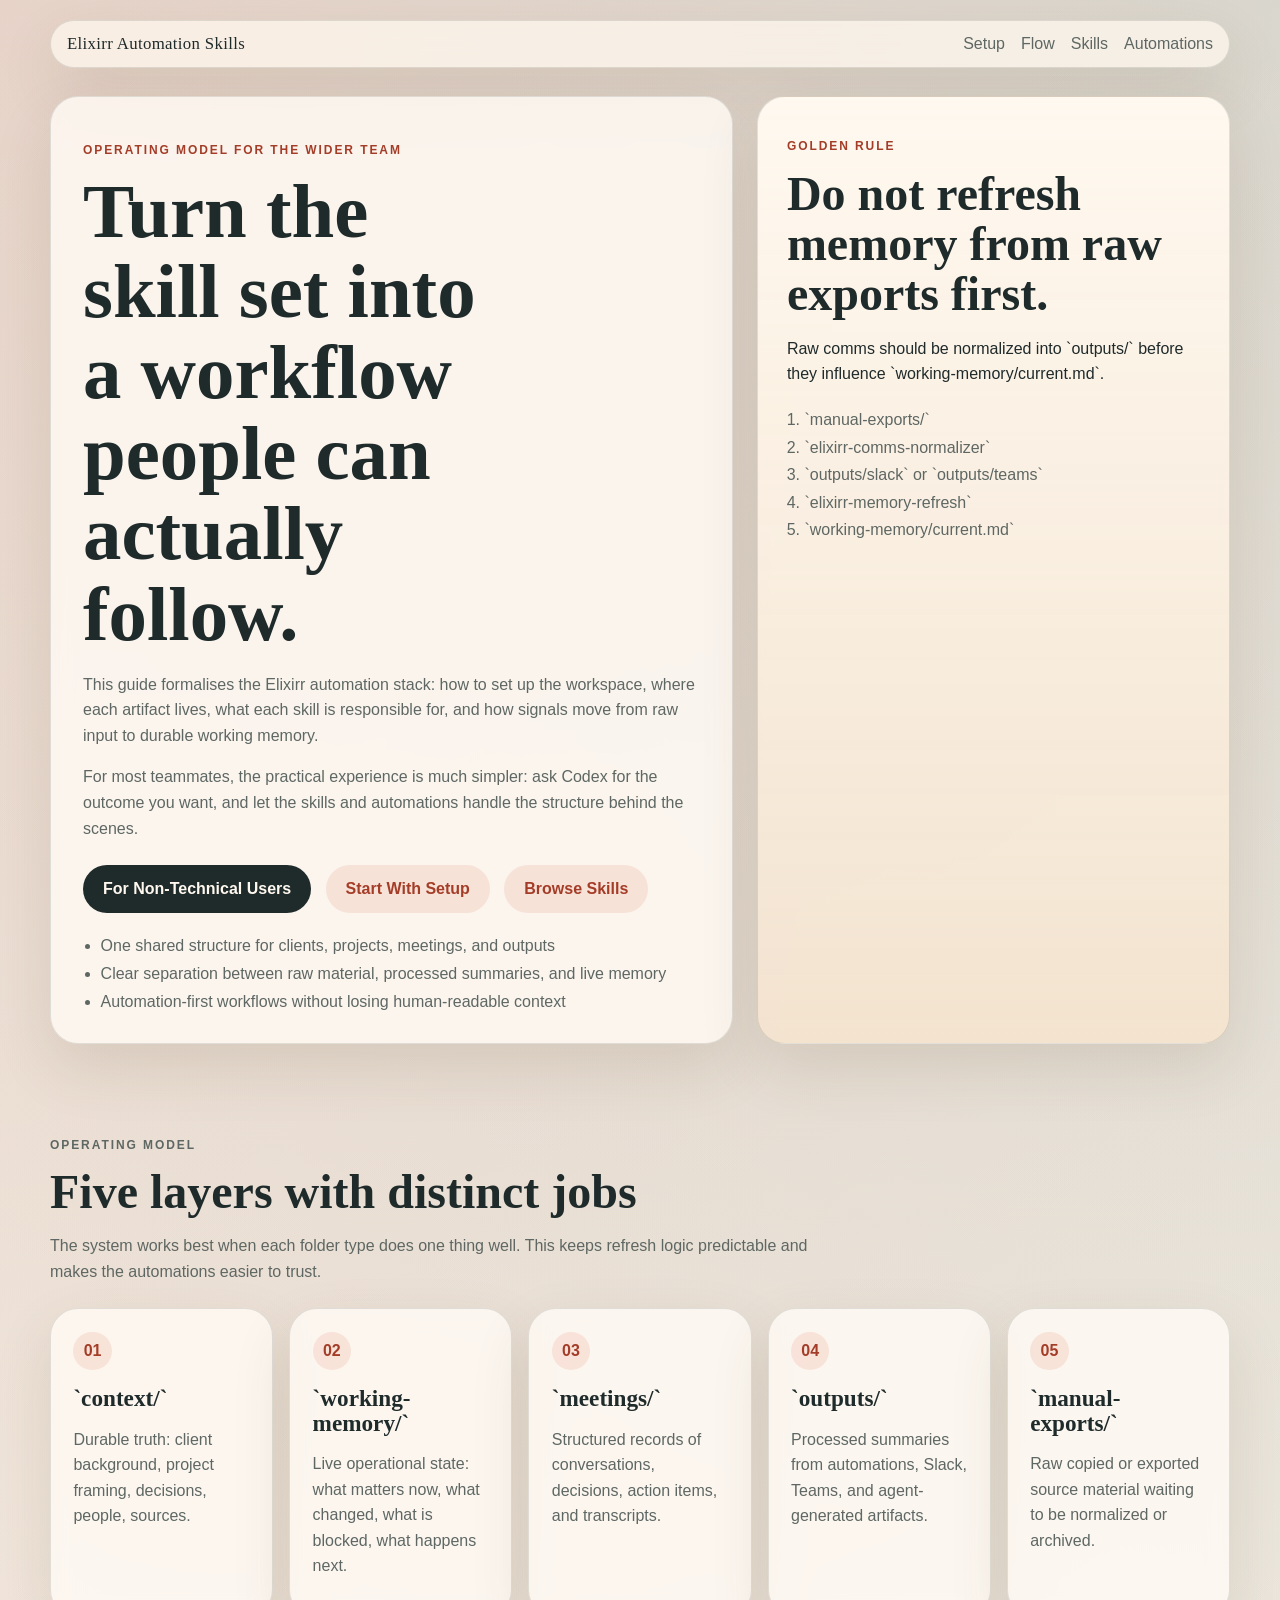
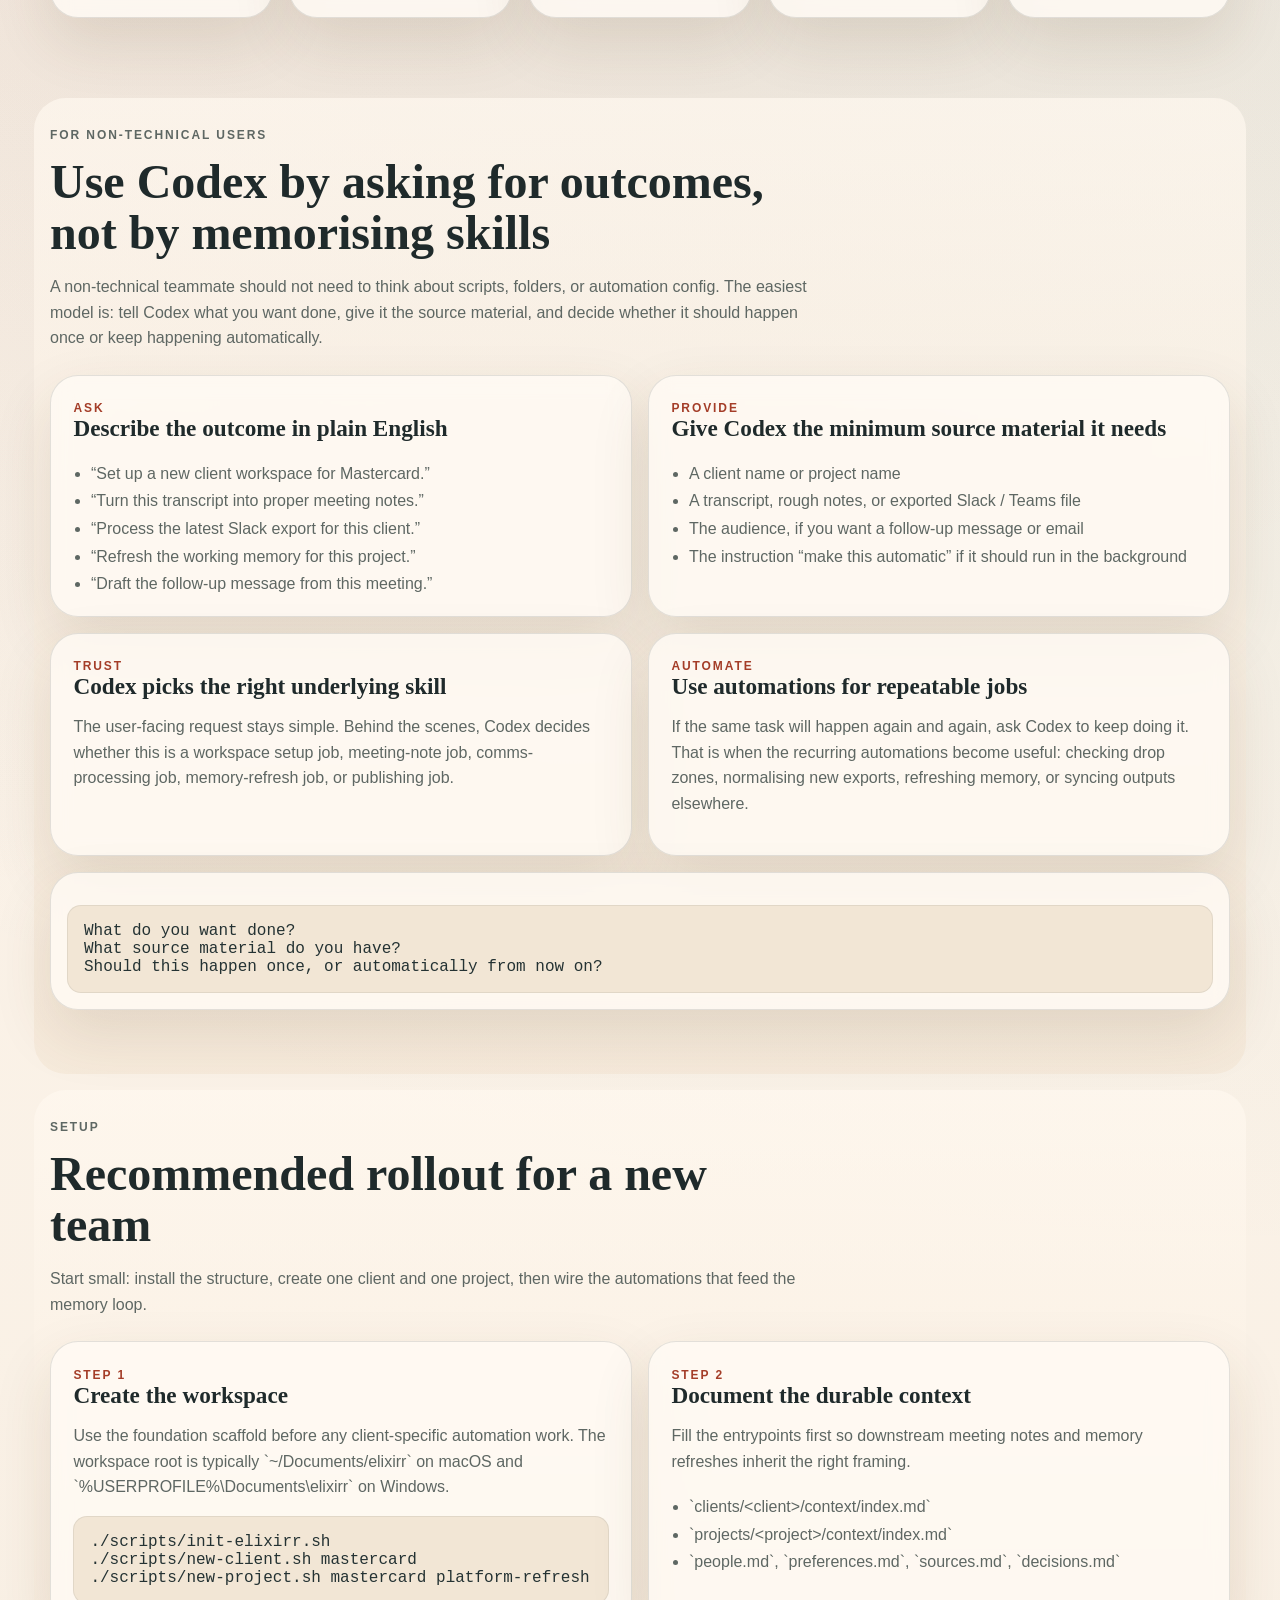
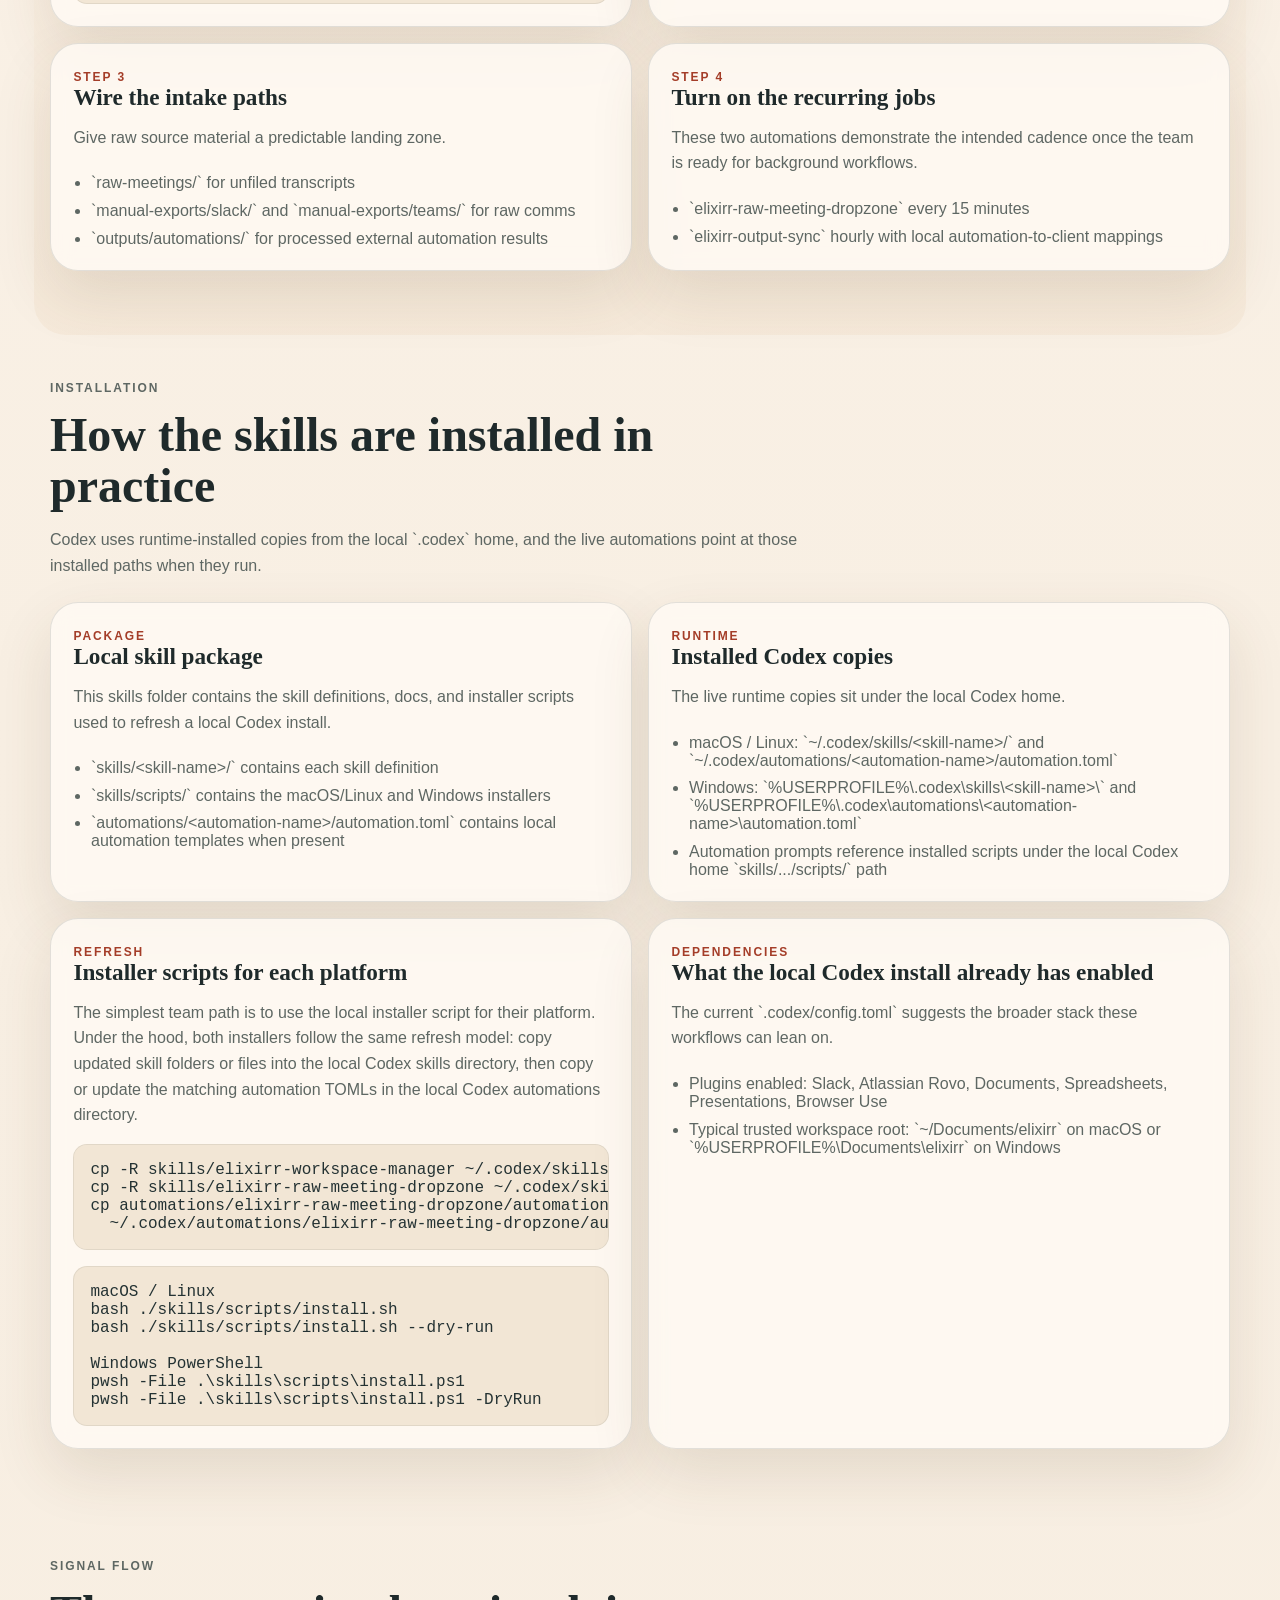
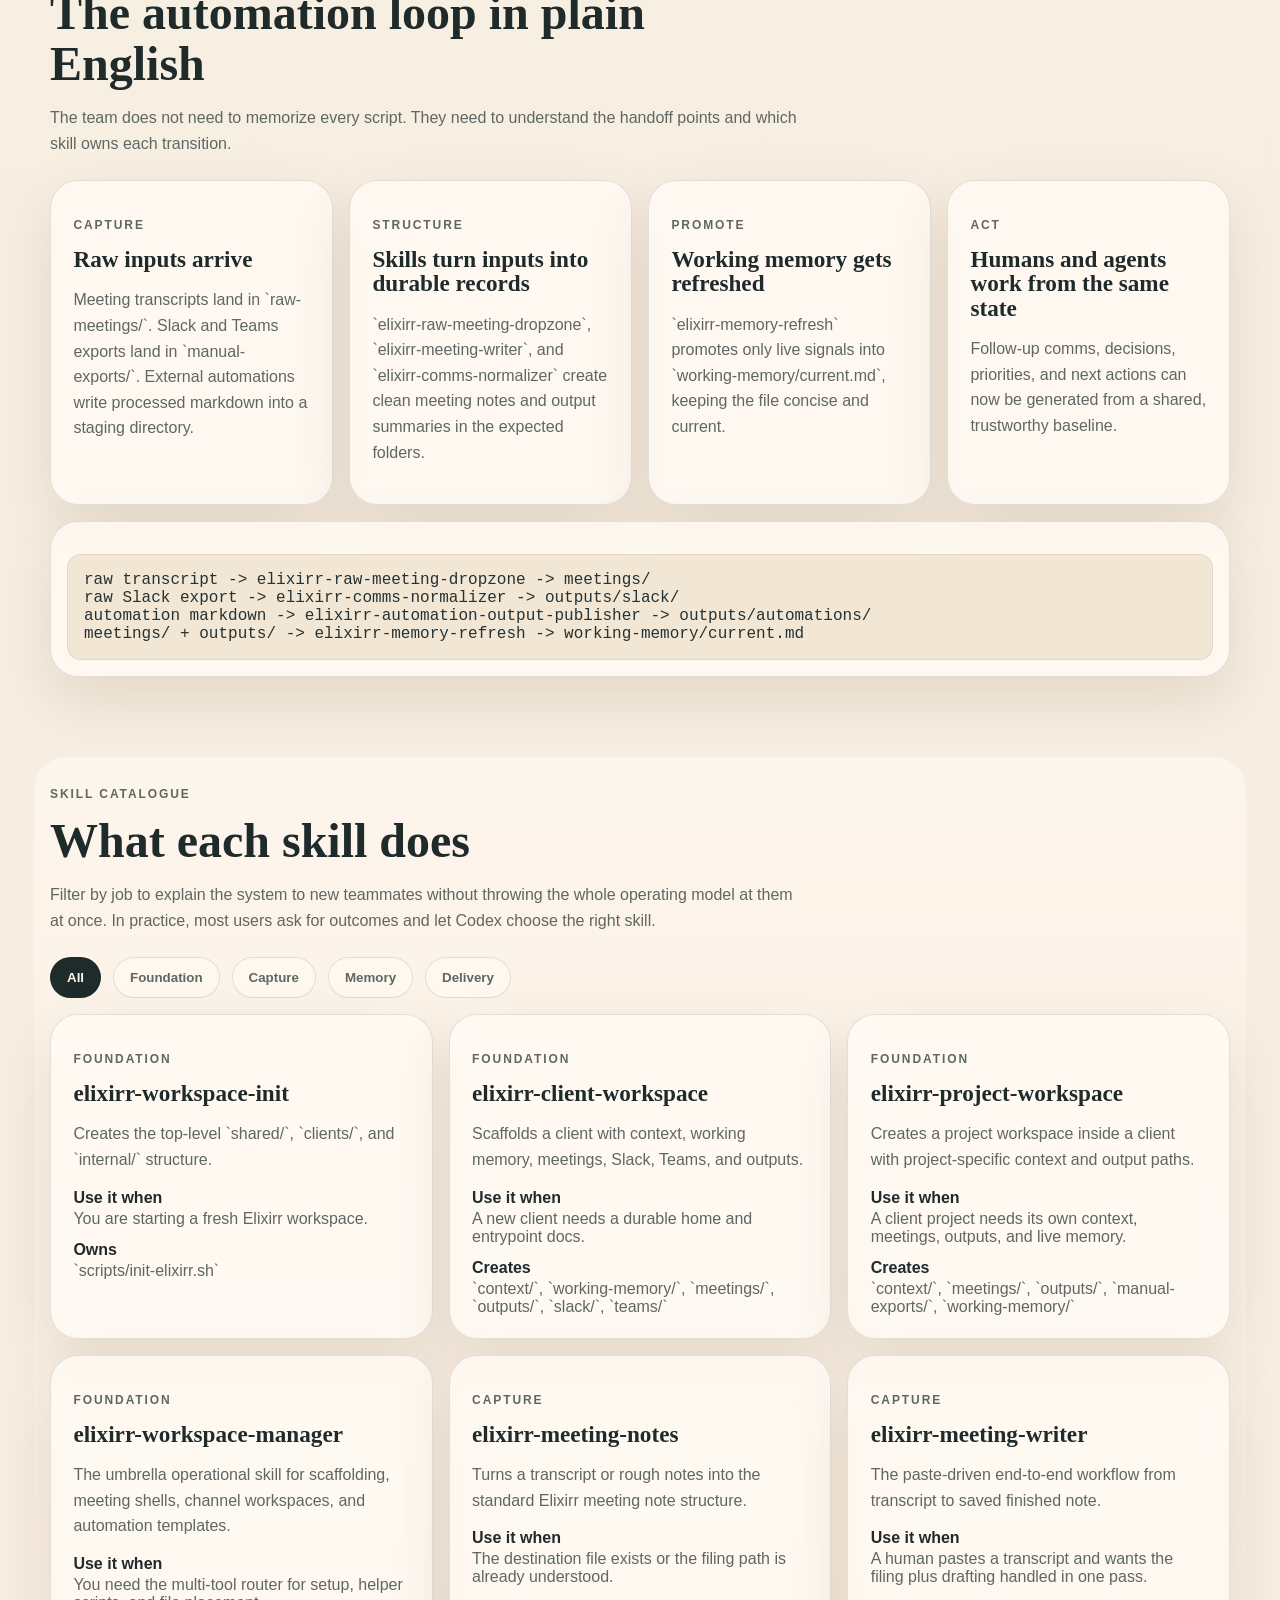
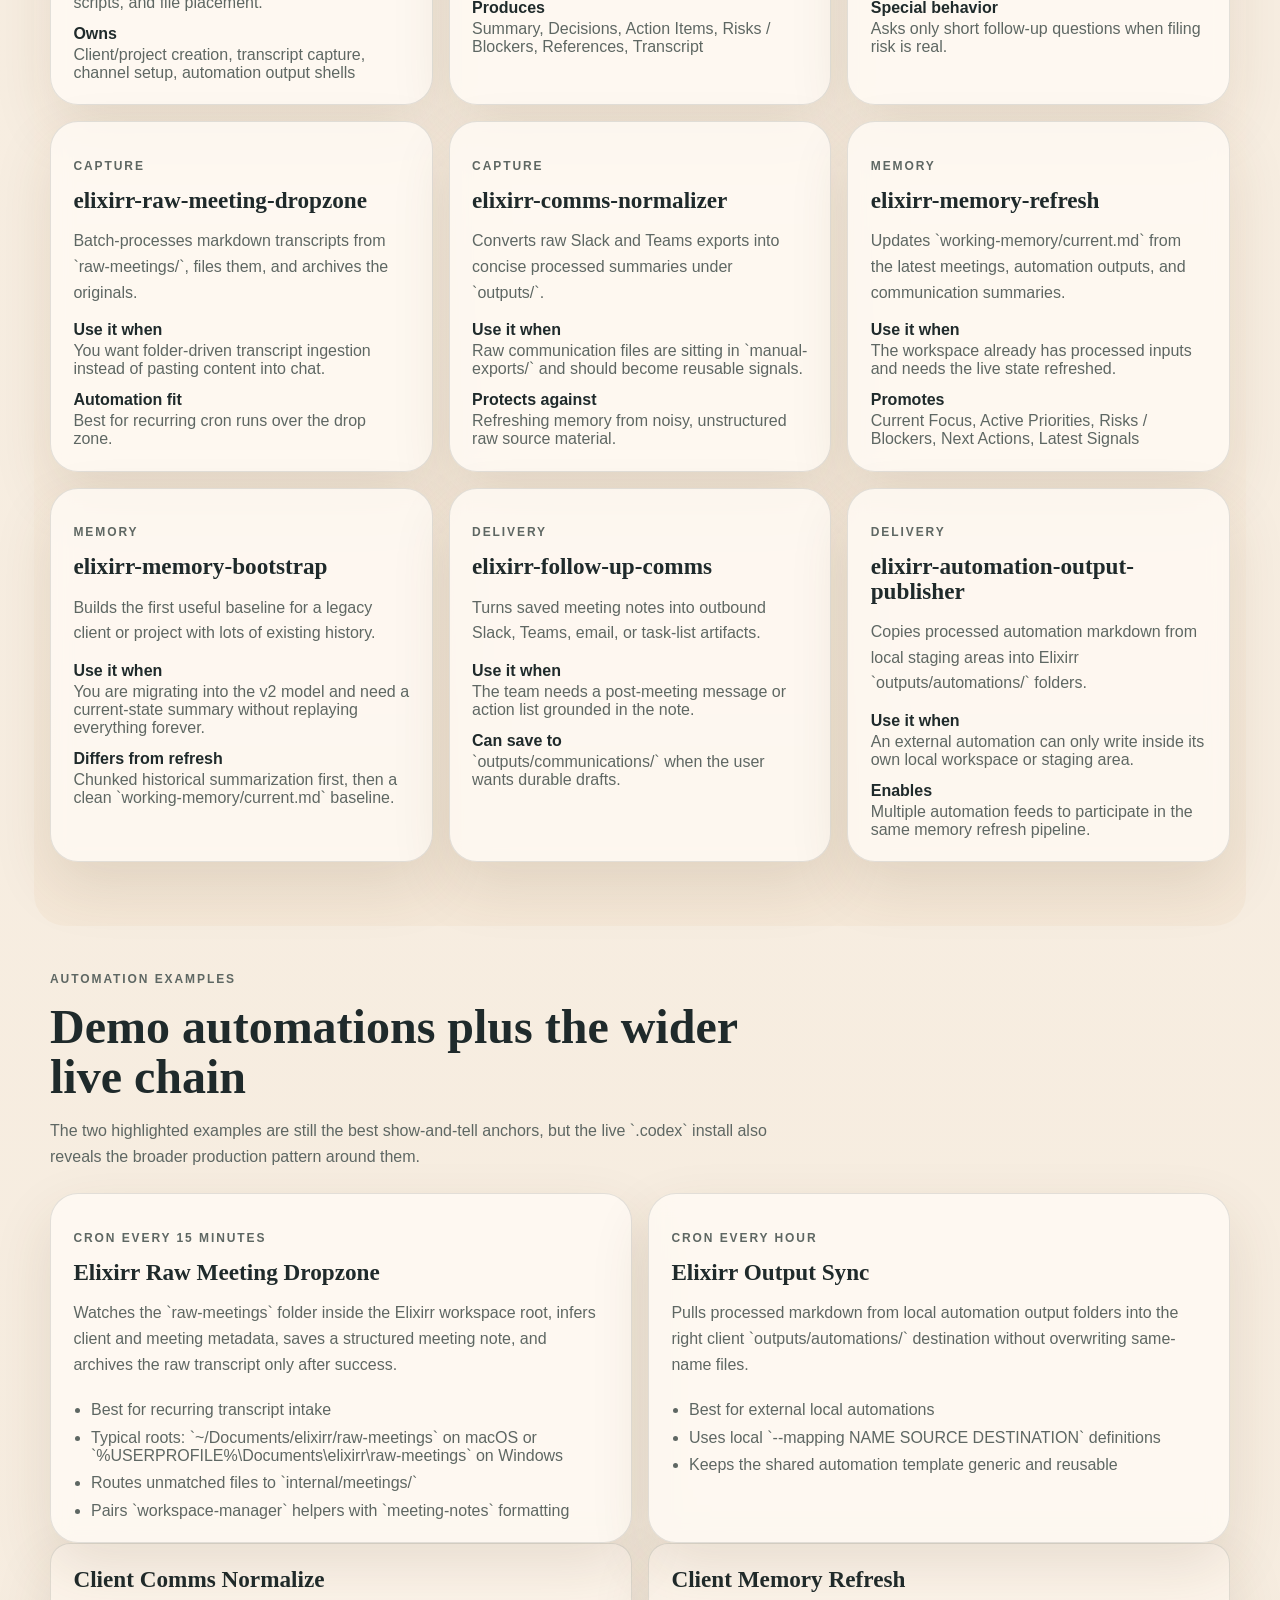
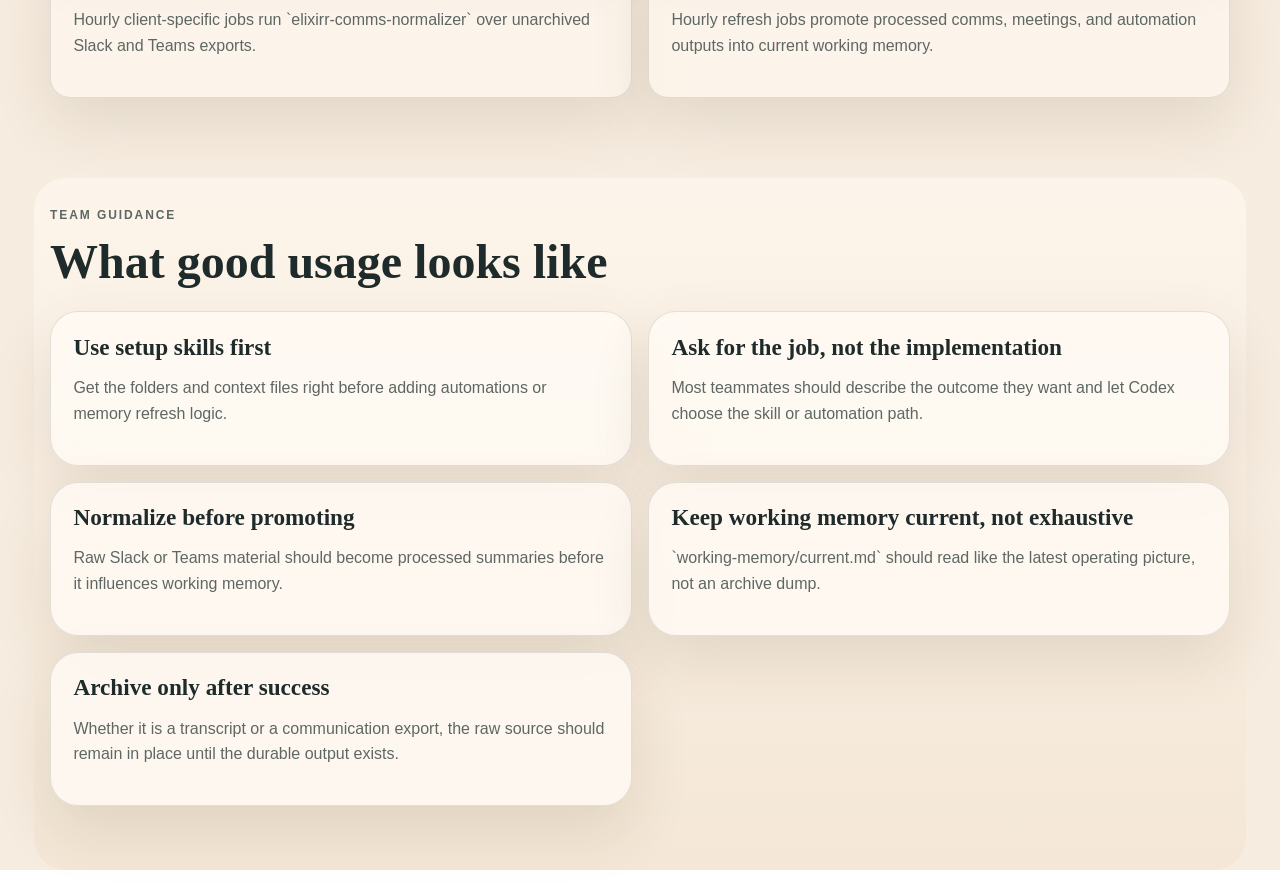
==== skills/docs/index.html @ 52826f09 "Repo restructuring and documentation" ====
<!DOCTYPE html>
<html lang="en">
  <head>
    <meta charset="UTF-8" />
    <meta name="viewport" content="width=device-width, initial-scale=1.0" />
    <title>Elixirr Automation Skills</title>
    <link rel="stylesheet" href="./styles.css" />
    <script src="./app.js" defer></script>
  </head>
  <body>
    <div class="page-shell">
      <header class="hero">
        <nav class="topbar">
          <a class="brand" href="#top">Elixirr Automation Skills</a>
          <div class="topbar-links">
            <a href="#setup">Setup</a>
            <a href="#flow">Flow</a>
            <a href="#skills">Skills</a>
            <a href="#automations">Automations</a>
          </div>
        </nav>

        <div class="hero-grid" id="top">
          <section class="hero-copy">
            <p class="eyebrow">Operating model for the wider team</p>
            <h1>Turn the skill set into a workflow people can actually follow.</h1>
            <p class="hero-text">
              This guide formalises the Elixirr automation stack: how to set up the
              workspace, where each artifact lives, what each skill is responsible
              for, and how signals move from raw input to durable working memory.
            </p>
            <p class="hero-text">
              For most teammates, the practical experience is much simpler: ask Codex
              for the outcome you want, and let the skills and automations handle the
              structure behind the scenes.
            </p>
            <div class="hero-actions">
              <a class="button button-primary" href="#non-technical">For Non-Technical Users</a>
              <a class="button button-secondary" href="#setup">Start With Setup</a>
              <a class="button button-secondary" href="#skills">Browse Skills</a>
            </div>
            <ul class="hero-points">
              <li>One shared structure for clients, projects, meetings, and outputs</li>
              <li>Clear separation between raw material, processed summaries, and live memory</li>
              <li>Automation-first workflows without losing human-readable context</li>
            </ul>
          </section>

          <aside class="hero-panel">
            <p class="panel-label">Golden Rule</p>
            <h2>Do not refresh memory from raw exports first.</h2>
            <p>
              Raw comms should be normalized into `outputs/` before they influence
              `working-memory/current.md`.
            </p>
            <ol class="hero-flow">
              <li>`manual-exports/`</li>
              <li>`elixirr-comms-normalizer`</li>
              <li>`outputs/slack` or `outputs/teams`</li>
              <li>`elixirr-memory-refresh`</li>
              <li>`working-memory/current.md`</li>
            </ol>
          </aside>
        </div>
      </header>

      <main>
        <section class="section" id="model">
          <div class="section-heading">
            <p class="eyebrow">Operating Model</p>
            <h2>Five layers with distinct jobs</h2>
            <p>
              The system works best when each folder type does one thing well. This
              keeps refresh logic predictable and makes the automations easier to trust.
            </p>
          </div>

          <div class="pillars">
            <article class="pillar">
              <span class="pillar-number">01</span>
              <h3>`context/`</h3>
              <p>Durable truth: client background, project framing, decisions, people, sources.</p>
            </article>
            <article class="pillar">
              <span class="pillar-number">02</span>
              <h3>`working-memory/`</h3>
              <p>Live operational state: what matters now, what changed, what is blocked, what happens next.</p>
            </article>
            <article class="pillar">
              <span class="pillar-number">03</span>
              <h3>`meetings/`</h3>
              <p>Structured records of conversations, decisions, action items, and transcripts.</p>
            </article>
            <article class="pillar">
              <span class="pillar-number">04</span>
              <h3>`outputs/`</h3>
              <p>Processed summaries from automations, Slack, Teams, and agent-generated artifacts.</p>
            </article>
            <article class="pillar">
              <span class="pillar-number">05</span>
              <h3>`manual-exports/`</h3>
              <p>Raw copied or exported source material waiting to be normalized or archived.</p>
            </article>
          </div>
        </section>

        <section class="section section-contrast" id="non-technical">
          <div class="section-heading">
            <p class="eyebrow">For Non-Technical Users</p>
            <h2>Use Codex by asking for outcomes, not by memorising skills</h2>
            <p>
              A non-technical teammate should not need to think about scripts, folders,
              or automation config. The easiest model is: tell Codex what you want done,
              give it the source material, and decide whether it should happen once or
              keep happening automatically.
            </p>
          </div>

          <div class="setup-grid">
            <article class="setup-card">
              <span class="setup-step">Ask</span>
              <h3>Describe the outcome in plain English</h3>
              <ul class="compact-list">
                <li>“Set up a new client workspace for Mastercard.”</li>
                <li>“Turn this transcript into proper meeting notes.”</li>
                <li>“Process the latest Slack export for this client.”</li>
                <li>“Refresh the working memory for this project.”</li>
                <li>“Draft the follow-up message from this meeting.”</li>
              </ul>
            </article>

            <article class="setup-card">
              <span class="setup-step">Provide</span>
              <h3>Give Codex the minimum source material it needs</h3>
              <ul class="compact-list">
                <li>A client name or project name</li>
                <li>A transcript, rough notes, or exported Slack / Teams file</li>
                <li>The audience, if you want a follow-up message or email</li>
                <li>The instruction “make this automatic” if it should run in the background</li>
              </ul>
            </article>

            <article class="setup-card">
              <span class="setup-step">Trust</span>
              <h3>Codex picks the right underlying skill</h3>
              <p>
                The user-facing request stays simple. Behind the scenes, Codex decides
                whether this is a workspace setup job, meeting-note job, comms-processing
                job, memory-refresh job, or publishing job.
              </p>
            </article>

            <article class="setup-card">
              <span class="setup-step">Automate</span>
              <h3>Use automations for repeatable jobs</h3>
              <p>
                If the same task will happen again and again, ask Codex to keep doing it.
                That is when the recurring automations become useful: checking drop zones,
                normalising new exports, refreshing memory, or syncing outputs elsewhere.
              </p>
            </article>
          </div>

          <div class="code-band">
            <pre><code>What do you want done?
What source material do you have?
Should this happen once, or automatically from now on?</code></pre>
          </div>
        </section>

        <section class="section section-contrast" id="setup">
          <div class="section-heading">
            <p class="eyebrow">Setup</p>
            <h2>Recommended rollout for a new team</h2>
            <p>
              Start small: install the structure, create one client and one project,
              then wire the automations that feed the memory loop.
            </p>
          </div>

          <div class="setup-grid">
            <article class="setup-card">
              <span class="setup-step">Step 1</span>
              <h3>Create the workspace</h3>
              <p>Use the foundation scaffold before any client-specific automation work. The workspace root is typically `~/Documents/elixirr` on macOS and `%USERPROFILE%\Documents\elixirr` on Windows.</p>
              <pre><code>./scripts/init-elixirr.sh
./scripts/new-client.sh mastercard
./scripts/new-project.sh mastercard platform-refresh</code></pre>
            </article>

            <article class="setup-card">
              <span class="setup-step">Step 2</span>
              <h3>Document the durable context</h3>
              <p>
                Fill the entrypoints first so downstream meeting notes and memory refreshes
                inherit the right framing.
              </p>
              <ul class="compact-list">
                <li>`clients/&lt;client&gt;/context/index.md`</li>
                <li>`projects/&lt;project&gt;/context/index.md`</li>
                <li>`people.md`, `preferences.md`, `sources.md`, `decisions.md`</li>
              </ul>
            </article>

            <article class="setup-card">
              <span class="setup-step">Step 3</span>
              <h3>Wire the intake paths</h3>
              <p>Give raw source material a predictable landing zone.</p>
              <ul class="compact-list">
                <li>`raw-meetings/` for unfiled transcripts</li>
                <li>`manual-exports/slack/` and `manual-exports/teams/` for raw comms</li>
                <li>`outputs/automations/` for processed external automation results</li>
              </ul>
            </article>

            <article class="setup-card">
              <span class="setup-step">Step 4</span>
              <h3>Turn on the recurring jobs</h3>
              <p>These two automations demonstrate the intended cadence once the team is ready for background workflows.</p>
              <ul class="compact-list">
                <li>`elixirr-raw-meeting-dropzone` every 15 minutes</li>
                <li>`elixirr-output-sync` hourly with local automation-to-client mappings</li>
              </ul>
            </article>
          </div>
        </section>

        <section class="section" id="installation">
          <div class="section-heading">
            <p class="eyebrow">Installation</p>
            <h2>How the skills are installed in practice</h2>
            <p>
              Codex uses runtime-installed copies from the local `.codex` home, and the
              live automations point at those installed paths when they run.
            </p>
          </div>

          <div class="setup-grid">
            <article class="setup-card">
              <span class="setup-step">Package</span>
              <h3>Local skill package</h3>
              <p>This skills folder contains the skill definitions, docs, and installer scripts used to refresh a local Codex install.</p>
              <ul class="compact-list">
                <li>`skills/&lt;skill-name&gt;/` contains each skill definition</li>
                <li>`skills/scripts/` contains the macOS/Linux and Windows installers</li>
                <li>`automations/&lt;automation-name&gt;/automation.toml` contains local automation templates when present</li>
              </ul>
            </article>

            <article class="setup-card">
              <span class="setup-step">Runtime</span>
              <h3>Installed Codex copies</h3>
              <p>The live runtime copies sit under the local Codex home.</p>
              <ul class="compact-list">
                <li>macOS / Linux: `~/.codex/skills/&lt;skill-name&gt;/` and `~/.codex/automations/&lt;automation-name&gt;/automation.toml`</li>
                <li>Windows: `%USERPROFILE%\.codex\skills\&lt;skill-name&gt;\` and `%USERPROFILE%\.codex\automations\&lt;automation-name&gt;\automation.toml`</li>
                <li>Automation prompts reference installed scripts under the local Codex home `skills/.../scripts/` path</li>
              </ul>
            </article>

            <article class="setup-card">
              <span class="setup-step">Refresh</span>
              <h3>Installer scripts for each platform</h3>
              <p>
                The simplest team path is to use the local installer script for their platform.
                Under the hood, both installers follow the same refresh model: copy updated
                skill folders or files into the local Codex skills directory, then copy or
                update the matching automation TOMLs in the local Codex automations directory.
              </p>
              <pre><code>cp -R skills/elixirr-workspace-manager ~/.codex/skills/
cp -R skills/elixirr-raw-meeting-dropzone ~/.codex/skills/
cp automations/elixirr-raw-meeting-dropzone/automation.toml \
  ~/.codex/automations/elixirr-raw-meeting-dropzone/automation.toml</code></pre>
              <pre><code>macOS / Linux
bash ./skills/scripts/install.sh
bash ./skills/scripts/install.sh --dry-run

Windows PowerShell
pwsh -File .\skills\scripts\install.ps1
pwsh -File .\skills\scripts\install.ps1 -DryRun</code></pre>
            </article>

            <article class="setup-card">
              <span class="setup-step">Dependencies</span>
              <h3>What the local Codex install already has enabled</h3>
              <p>The current `.codex/config.toml` suggests the broader stack these workflows can lean on.</p>
              <ul class="compact-list">
                <li>Plugins enabled: Slack, Atlassian Rovo, Documents, Spreadsheets, Presentations, Browser Use</li>
                <li>Typical trusted workspace root: `~/Documents/elixirr` on macOS or `%USERPROFILE%\Documents\elixirr` on Windows</li>
              </ul>
            </article>
          </div>
        </section>

        <section class="section" id="flow">
          <div class="section-heading">
            <p class="eyebrow">Signal Flow</p>
            <h2>The automation loop in plain English</h2>
            <p>
              The team does not need to memorize every script. They need to understand
              the handoff points and which skill owns each transition.
            </p>
          </div>

          <div class="flow-diagram">
            <article class="flow-card">
              <p class="flow-kicker">Capture</p>
              <h3>Raw inputs arrive</h3>
              <p>
                Meeting transcripts land in `raw-meetings/`. Slack and Teams exports
                land in `manual-exports/`. External automations write processed
                markdown into a staging directory.
              </p>
            </article>
            <article class="flow-card">
              <p class="flow-kicker">Structure</p>
              <h3>Skills turn inputs into durable records</h3>
              <p>
                `elixirr-raw-meeting-dropzone`, `elixirr-meeting-writer`, and
                `elixirr-comms-normalizer` create clean meeting notes and output
                summaries in the expected folders.
              </p>
            </article>
            <article class="flow-card">
              <p class="flow-kicker">Promote</p>
              <h3>Working memory gets refreshed</h3>
              <p>
                `elixirr-memory-refresh` promotes only live signals into
                `working-memory/current.md`, keeping the file concise and current.
              </p>
            </article>
            <article class="flow-card">
              <p class="flow-kicker">Act</p>
              <h3>Humans and agents work from the same state</h3>
              <p>
                Follow-up comms, decisions, priorities, and next actions can now be
                generated from a shared, trustworthy baseline.
              </p>
            </article>
          </div>

          <div class="code-band">
            <pre><code>raw transcript -> elixirr-raw-meeting-dropzone -> meetings/
raw Slack export -> elixirr-comms-normalizer -> outputs/slack/
automation markdown -> elixirr-automation-output-publisher -> outputs/automations/
meetings/ + outputs/ -> elixirr-memory-refresh -> working-memory/current.md</code></pre>
          </div>
        </section>

        <section class="section section-contrast" id="skills">
          <div class="section-heading">
            <p class="eyebrow">Skill Catalogue</p>
            <h2>What each skill does</h2>
            <p>
              Filter by job to explain the system to new teammates without throwing the
              whole operating model at them at once. In practice, most users ask for outcomes and
              let Codex choose the right skill.
            </p>
          </div>

          <div class="filters" role="tablist" aria-label="Skill categories">
            <button class="filter is-active" data-filter="all" type="button">All</button>
            <button class="filter" data-filter="foundation" type="button">Foundation</button>
            <button class="filter" data-filter="capture" type="button">Capture</button>
            <button class="filter" data-filter="memory" type="button">Memory</button>
            <button class="filter" data-filter="delivery" type="button">Delivery</button>
          </div>

          <div class="skills-grid">
            <article class="skill-card" data-group="foundation">
              <p class="skill-tag">Foundation</p>
              <h3>elixirr-workspace-init</h3>
              <p>Creates the top-level `shared/`, `clients/`, and `internal/` structure.</p>
              <dl>
                <dt>Use it when</dt>
                <dd>You are starting a fresh Elixirr workspace.</dd>
                <dt>Owns</dt>
                <dd>`scripts/init-elixirr.sh`</dd>
              </dl>
            </article>

            <article class="skill-card" data-group="foundation">
              <p class="skill-tag">Foundation</p>
              <h3>elixirr-client-workspace</h3>
              <p>Scaffolds a client with context, working memory, meetings, Slack, Teams, and outputs.</p>
              <dl>
                <dt>Use it when</dt>
                <dd>A new client needs a durable home and entrypoint docs.</dd>
                <dt>Creates</dt>
                <dd>`context/`, `working-memory/`, `meetings/`, `outputs/`, `slack/`, `teams/`</dd>
              </dl>
            </article>

            <article class="skill-card" data-group="foundation">
              <p class="skill-tag">Foundation</p>
              <h3>elixirr-project-workspace</h3>
              <p>Creates a project workspace inside a client with project-specific context and output paths.</p>
              <dl>
                <dt>Use it when</dt>
                <dd>A client project needs its own context, meetings, outputs, and live memory.</dd>
                <dt>Creates</dt>
                <dd>`context/`, `meetings/`, `outputs/`, `manual-exports/`, `working-memory/`</dd>
              </dl>
            </article>

            <article class="skill-card" data-group="foundation">
              <p class="skill-tag">Foundation</p>
              <h3>elixirr-workspace-manager</h3>
              <p>The umbrella operational skill for scaffolding, meeting shells, channel workspaces, and automation templates.</p>
              <dl>
                <dt>Use it when</dt>
                <dd>You need the multi-tool router for setup, helper scripts, and file placement.</dd>
                <dt>Owns</dt>
                <dd>Client/project creation, transcript capture, channel setup, automation output shells</dd>
              </dl>
            </article>

            <article class="skill-card" data-group="capture">
              <p class="skill-tag">Capture</p>
              <h3>elixirr-meeting-notes</h3>
              <p>Turns a transcript or rough notes into the standard Elixirr meeting note structure.</p>
              <dl>
                <dt>Use it when</dt>
                <dd>The destination file exists or the filing path is already understood.</dd>
                <dt>Produces</dt>
                <dd>Summary, Decisions, Action Items, Risks / Blockers, References, Transcript</dd>
              </dl>
            </article>

            <article class="skill-card" data-group="capture">
              <p class="skill-tag">Capture</p>
              <h3>elixirr-meeting-writer</h3>
              <p>The paste-driven end-to-end workflow from transcript to saved finished note.</p>
              <dl>
                <dt>Use it when</dt>
                <dd>A human pastes a transcript and wants the filing plus drafting handled in one pass.</dd>
                <dt>Special behavior</dt>
                <dd>Asks only short follow-up questions when filing risk is real.</dd>
              </dl>
            </article>

            <article class="skill-card" data-group="capture">
              <p class="skill-tag">Capture</p>
              <h3>elixirr-raw-meeting-dropzone</h3>
              <p>Batch-processes markdown transcripts from `raw-meetings/`, files them, and archives the originals.</p>
              <dl>
                <dt>Use it when</dt>
                <dd>You want folder-driven transcript ingestion instead of pasting content into chat.</dd>
                <dt>Automation fit</dt>
                <dd>Best for recurring cron runs over the drop zone.</dd>
              </dl>
            </article>

            <article class="skill-card" data-group="capture">
              <p class="skill-tag">Capture</p>
              <h3>elixirr-comms-normalizer</h3>
              <p>Converts raw Slack and Teams exports into concise processed summaries under `outputs/`.</p>
              <dl>
                <dt>Use it when</dt>
                <dd>Raw communication files are sitting in `manual-exports/` and should become reusable signals.</dd>
                <dt>Protects against</dt>
                <dd>Refreshing memory from noisy, unstructured raw source material.</dd>
              </dl>
            </article>

            <article class="skill-card" data-group="memory">
              <p class="skill-tag">Memory</p>
              <h3>elixirr-memory-refresh</h3>
              <p>Updates `working-memory/current.md` from the latest meetings, automation outputs, and communication summaries.</p>
              <dl>
                <dt>Use it when</dt>
                <dd>The workspace already has processed inputs and needs the live state refreshed.</dd>
                <dt>Promotes</dt>
                <dd>Current Focus, Active Priorities, Risks / Blockers, Next Actions, Latest Signals</dd>
              </dl>
            </article>

            <article class="skill-card" data-group="memory">
              <p class="skill-tag">Memory</p>
              <h3>elixirr-memory-bootstrap</h3>
              <p>Builds the first useful baseline for a legacy client or project with lots of existing history.</p>
              <dl>
                <dt>Use it when</dt>
                <dd>You are migrating into the v2 model and need a current-state summary without replaying everything forever.</dd>
                <dt>Differs from refresh</dt>
                <dd>Chunked historical summarization first, then a clean `working-memory/current.md` baseline.</dd>
              </dl>
            </article>

            <article class="skill-card" data-group="delivery">
              <p class="skill-tag">Delivery</p>
              <h3>elixirr-follow-up-comms</h3>
              <p>Turns saved meeting notes into outbound Slack, Teams, email, or task-list artifacts.</p>
              <dl>
                <dt>Use it when</dt>
                <dd>The team needs a post-meeting message or action list grounded in the note.</dd>
                <dt>Can save to</dt>
                <dd>`outputs/communications/` when the user wants durable drafts.</dd>
              </dl>
            </article>

            <article class="skill-card" data-group="delivery">
              <p class="skill-tag">Delivery</p>
              <h3>elixirr-automation-output-publisher</h3>
              <p>Copies processed automation markdown from local staging areas into Elixirr `outputs/automations/` folders.</p>
              <dl>
                <dt>Use it when</dt>
                <dd>An external automation can only write inside its own local workspace or staging area.</dd>
                <dt>Enables</dt>
                <dd>Multiple automation feeds to participate in the same memory refresh pipeline.</dd>
              </dl>
            </article>
          </div>
        </section>

        <section class="section" id="automations">
          <div class="section-heading">
            <p class="eyebrow">Automation Examples</p>
            <h2>Demo automations plus the wider live chain</h2>
            <p>
              The two highlighted examples are still the best show-and-tell anchors, but the
              live `.codex` install also reveals the broader production pattern around them.
            </p>
          </div>

          <div class="automation-grid">
            <article class="automation-card">
              <p class="automation-type">Cron every 15 minutes</p>
              <h3>Elixirr Raw Meeting Dropzone</h3>
              <p>
                Watches the `raw-meetings` folder inside the Elixirr workspace root, infers
                client and meeting metadata, saves a structured meeting note, and archives the
                raw transcript only after success.
              </p>
              <ul class="compact-list">
                <li>Best for recurring transcript intake</li>
                <li>Typical roots: `~/Documents/elixirr/raw-meetings` on macOS or `%USERPROFILE%\Documents\elixirr\raw-meetings` on Windows</li>
                <li>Routes unmatched files to `internal/meetings/`</li>
                <li>Pairs `workspace-manager` helpers with `meeting-notes` formatting</li>
              </ul>
            </article>

            <article class="automation-card">
              <p class="automation-type">Cron every hour</p>
              <h3>Elixirr Output Sync</h3>
              <p>
                Pulls processed markdown from local automation output folders into the right
                client `outputs/automations/` destination without overwriting same-name files.
              </p>
              <ul class="compact-list">
                <li>Best for external local automations</li>
                <li>Uses local `--mapping NAME SOURCE DESTINATION` definitions</li>
                <li>Keeps the shared automation template generic and reusable</li>
              </ul>
            </article>
          </div>

          <div class="automation-strip">
            <article class="mini-automation">
              <h3>Client Comms Normalize</h3>
              <p>Hourly client-specific jobs run `elixirr-comms-normalizer` over unarchived Slack and Teams exports.</p>
            </article>
            <article class="mini-automation">
              <h3>Client Memory Refresh</h3>
              <p>Hourly refresh jobs promote processed comms, meetings, and automation outputs into current working memory.</p>
            </article>
          </div>
        </section>

        <section class="section section-contrast" id="principles">
          <div class="section-heading">
            <p class="eyebrow">Team Guidance</p>
            <h2>What good usage looks like</h2>
          </div>

          <div class="principles-grid">
            <article class="principle">
              <h3>Use setup skills first</h3>
              <p>Get the folders and context files right before adding automations or memory refresh logic.</p>
            </article>
            <article class="principle">
              <h3>Ask for the job, not the implementation</h3>
              <p>Most teammates should describe the outcome they want and let Codex choose the skill or automation path.</p>
            </article>
            <article class="principle">
              <h3>Normalize before promoting</h3>
              <p>Raw Slack or Teams material should become processed summaries before it influences working memory.</p>
            </article>
            <article class="principle">
              <h3>Keep working memory current, not exhaustive</h3>
              <p>`working-memory/current.md` should read like the latest operating picture, not an archive dump.</p>
            </article>
            <article class="principle">
              <h3>Archive only after success</h3>
              <p>Whether it is a transcript or a communication export, the raw source should remain in place until the durable output exists.</p>
            </article>
          </div>
        </section>
      </main>
    </div>
  </body>
</html>
---- skills/docs/styles.css ----
:root {
  --bg: #f8efe3;
  --bg-strong: #f1e0cb;
  --surface: rgba(255, 251, 245, 0.82);
  --surface-strong: #fff8ef;
  --ink: #1f2a2b;
  --muted: #5e6763;
  --line: rgba(31, 42, 43, 0.12);
  --accent: #d85c3f;
  --accent-deep: #a43d28;
  --accent-soft: rgba(216, 92, 63, 0.12);
  --teal: #2f7c78;
  --gold: #c49a42;
  --shadow: 0 24px 60px rgba(81, 54, 26, 0.12);
  --radius-xl: 28px;
  --radius-lg: 20px;
  --radius-md: 14px;
}

* {
  box-sizing: border-box;
}

html {
  scroll-behavior: smooth;
}

body {
  margin: 0;
  font-family: "Avenir Next", "Segoe UI", sans-serif;
  color: var(--ink);
  background:
    radial-gradient(circle at top left, rgba(216, 92, 63, 0.16), transparent 28%),
    radial-gradient(circle at top right, rgba(47, 124, 120, 0.18), transparent 32%),
    linear-gradient(180deg, #fff7ef 0%, var(--bg) 44%, #f6ecdf 100%);
}

a {
  color: inherit;
}

code,
pre {
  font-family: "SFMono-Regular", "Menlo", "Monaco", monospace;
}

.page-shell {
  min-height: 100vh;
}

.hero,
.section {
  width: min(1180px, calc(100% - 2rem));
  margin: 0 auto;
}

.hero {
  padding: 1.25rem 0 3rem;
}

.topbar {
  display: flex;
  align-items: center;
  justify-content: space-between;
  gap: 1rem;
  padding: 0.8rem 1rem;
  border: 1px solid var(--line);
  border-radius: 999px;
  background: rgba(255, 248, 239, 0.72);
  backdrop-filter: blur(16px);
  box-shadow: var(--shadow);
}

.brand {
  text-decoration: none;
  font-family: "Iowan Old Style", "Palatino Linotype", serif;
  font-size: 1.05rem;
  letter-spacing: 0.02em;
}

.topbar-links {
  display: flex;
  flex-wrap: wrap;
  gap: 1rem;
}

.topbar-links a {
  text-decoration: none;
  color: var(--muted);
}

.hero-grid {
  display: grid;
  grid-template-columns: minmax(0, 1.3fr) minmax(280px, 0.9fr);
  gap: 1.5rem;
  margin-top: 1.75rem;
}

.hero-copy,
.hero-panel,
.setup-card,
.pillar,
.flow-card,
.skill-card,
.automation-card,
.principle,
.code-band {
  border: 1px solid var(--line);
  border-radius: var(--radius-xl);
  background: var(--surface);
  backdrop-filter: blur(10px);
  box-shadow: var(--shadow);
}

.hero-copy {
  padding: 2rem;
}

.hero-panel {
  padding: 1.8rem;
  background:
    linear-gradient(180deg, rgba(255, 248, 239, 0.94), rgba(241, 224, 203, 0.86)),
    var(--surface);
}

.eyebrow,
.panel-label,
.flow-kicker,
.skill-tag,
.automation-type,
.setup-step {
  text-transform: uppercase;
  letter-spacing: 0.16em;
  font-size: 0.75rem;
  font-weight: 700;
  color: var(--accent-deep);
}

h1,
h2,
h3 {
  margin: 0;
  font-family: "Iowan Old Style", "Palatino Linotype", serif;
  line-height: 1.05;
}

h1 {
  margin-top: 0.75rem;
  font-size: clamp(2.8rem, 6vw, 5.2rem);
  max-width: 11ch;
}

h2 {
  font-size: clamp(2rem, 4vw, 3rem);
}

h3 {
  font-size: 1.45rem;
}

p {
  line-height: 1.6;
}

.hero-text,
.section-heading p,
.skill-card p,
.automation-card p,
.principle p,
.pillar p,
.flow-card p,
.setup-card p,
.mini-automation p {
  color: var(--muted);
}

.hero-actions {
  display: flex;
  flex-wrap: wrap;
  gap: 0.9rem;
  margin-top: 1.5rem;
}

.button {
  display: inline-flex;
  align-items: center;
  justify-content: center;
  padding: 0.95rem 1.25rem;
  border-radius: 999px;
  text-decoration: none;
  font-weight: 700;
  transition: transform 180ms ease, background 180ms ease;
}

.button:hover,
.filter:hover {
  transform: translateY(-1px);
}

.button-primary {
  background: var(--ink);
  color: #fff8ef;
}

.button-secondary {
  background: var(--accent-soft);
  color: var(--accent-deep);
}

.hero-points,
.compact-list,
.hero-flow {
  margin: 1.5rem 0 0;
  padding-left: 1.1rem;
}

.hero-points li,
.compact-list li,
.hero-flow li {
  margin-top: 0.6rem;
  color: var(--muted);
}

.section {
  padding: 2rem 0 4rem;
}

.section-contrast {
  position: relative;
}

.section-contrast::before {
  content: "";
  position: absolute;
  inset: 1rem -1rem 0;
  background: linear-gradient(180deg, rgba(255, 248, 239, 0.72), rgba(241, 224, 203, 0.42));
  border-radius: 32px;
  z-index: -1;
}

.section-heading {
  max-width: 760px;
  margin-bottom: 1.5rem;
}

.pillars,
.setup-grid,
.skills-grid,
.automation-grid,
.principles-grid,
.automation-strip {
  display: grid;
  gap: 1rem;
}

.pillars {
  grid-template-columns: repeat(5, minmax(0, 1fr));
}

.pillar,
.setup-card,
.skill-card,
.automation-card,
.principle,
.flow-card,
.mini-automation {
  padding: 1.4rem;
}

.pillar-number {
  display: inline-flex;
  width: 2.4rem;
  height: 2.4rem;
  align-items: center;
  justify-content: center;
  border-radius: 50%;
  background: var(--accent-soft);
  color: var(--accent-deep);
  font-weight: 700;
  margin-bottom: 1rem;
}

.setup-grid {
  grid-template-columns: repeat(2, minmax(0, 1fr));
}

.setup-card pre,
.code-band pre {
  margin: 1rem 0 0;
  padding: 1rem;
  overflow-x: auto;
  background: #f2e6d5;
  border-radius: var(--radius-md);
  border: 1px solid rgba(31, 42, 43, 0.08);
  color: #243233;
}

.flow-diagram {
  display: grid;
  grid-template-columns: repeat(4, minmax(0, 1fr));
  gap: 1rem;
}

.code-band {
  margin-top: 1rem;
  padding: 1rem;
}

.filters {
  display: flex;
  flex-wrap: wrap;
  gap: 0.75rem;
  margin-bottom: 1rem;
}

.filter {
  border: 1px solid var(--line);
  background: rgba(255, 248, 239, 0.85);
  color: var(--muted);
  padding: 0.75rem 1rem;
  border-radius: 999px;
  cursor: pointer;
  font-weight: 700;
  transition: all 180ms ease;
}

.filter.is-active {
  background: var(--ink);
  color: #fff8ef;
}

.skills-grid {
  grid-template-columns: repeat(3, minmax(0, 1fr));
}

.skill-card {
  transition: transform 180ms ease, opacity 180ms ease;
}

.skill-card.is-hidden {
  display: none;
}

.skill-card dl {
  margin: 1rem 0 0;
}

.skill-card dt {
  margin-top: 0.8rem;
  font-weight: 700;
}

.skill-card dd {
  margin: 0.2rem 0 0;
  color: var(--muted);
}

.automation-grid,
.principles-grid,
.automation-strip {
  grid-template-columns: repeat(2, minmax(0, 1fr));
}

.mini-automation {
  border-radius: var(--radius-lg);
  border: 1px solid var(--line);
  background: rgba(255, 248, 239, 0.68);
  box-shadow: var(--shadow);
}

@media (max-width: 1080px) {
  .pillars,
  .flow-diagram,
  .skills-grid {
    grid-template-columns: repeat(2, minmax(0, 1fr));
  }
}

@media (max-width: 780px) {
  .topbar,
  .hero-grid,
  .setup-grid,
  .automation-grid,
  .automation-strip,
  .principles-grid,
  .pillars,
  .flow-diagram,
  .skills-grid {
    grid-template-columns: 1fr;
  }

  .topbar {
    border-radius: 26px;
    align-items: flex-start;
    flex-direction: column;
  }

  .topbar-links {
    gap: 0.7rem 1rem;
  }

  h1 {
    max-width: none;
  }

  .hero,
  .section {
    width: min(100% - 1rem, 1180px);
  }
}
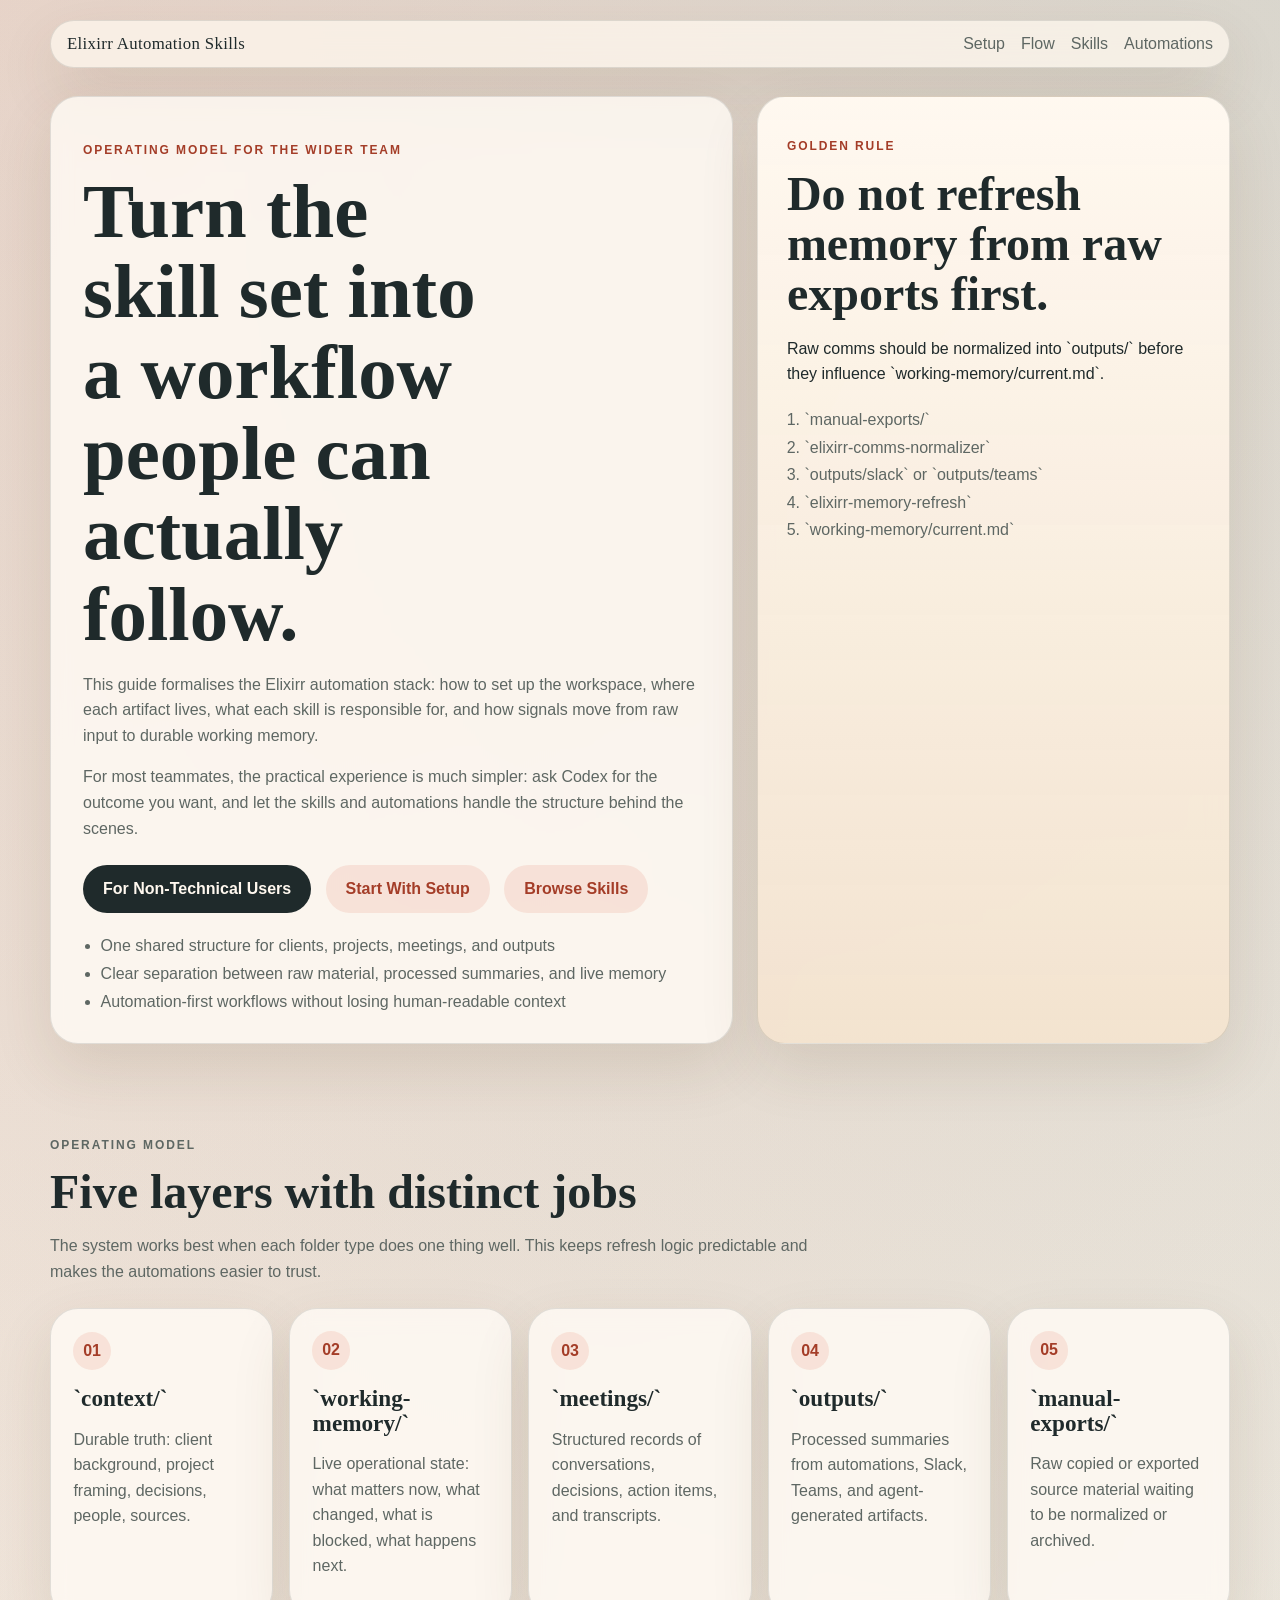
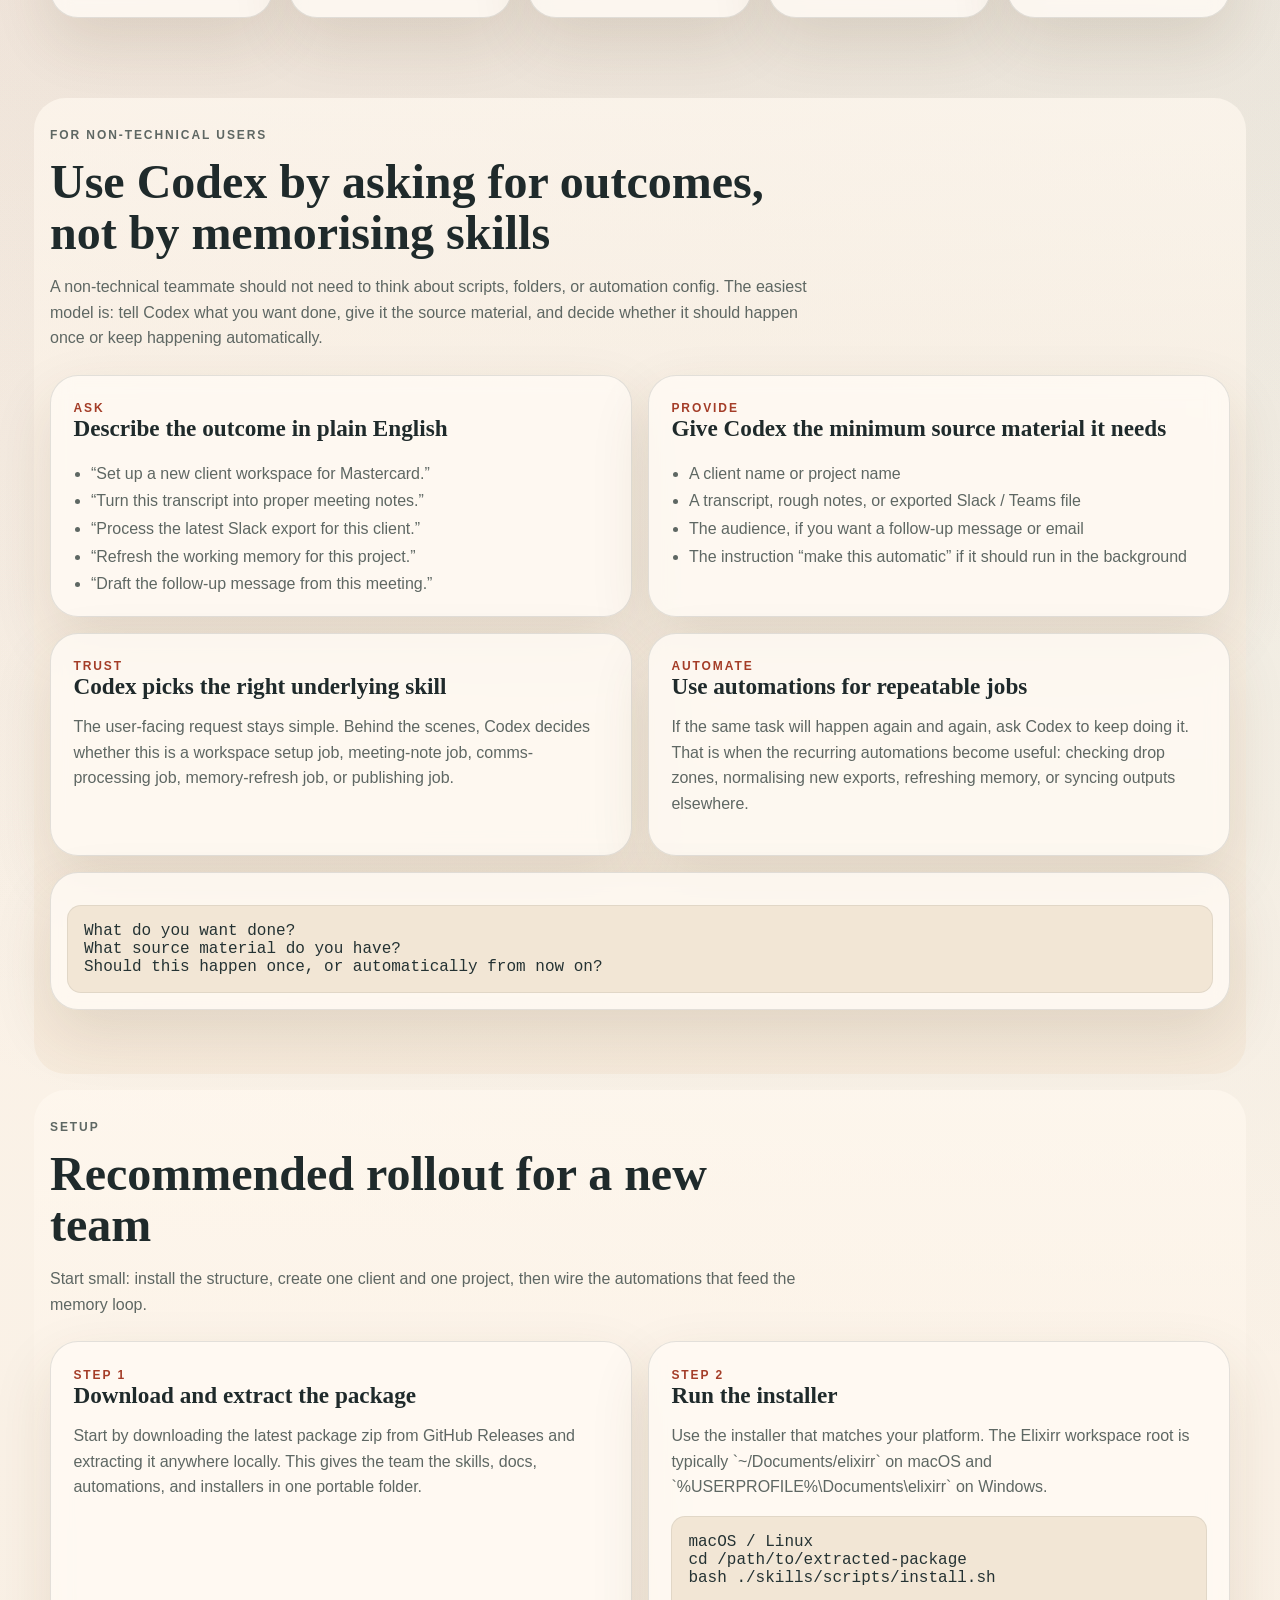
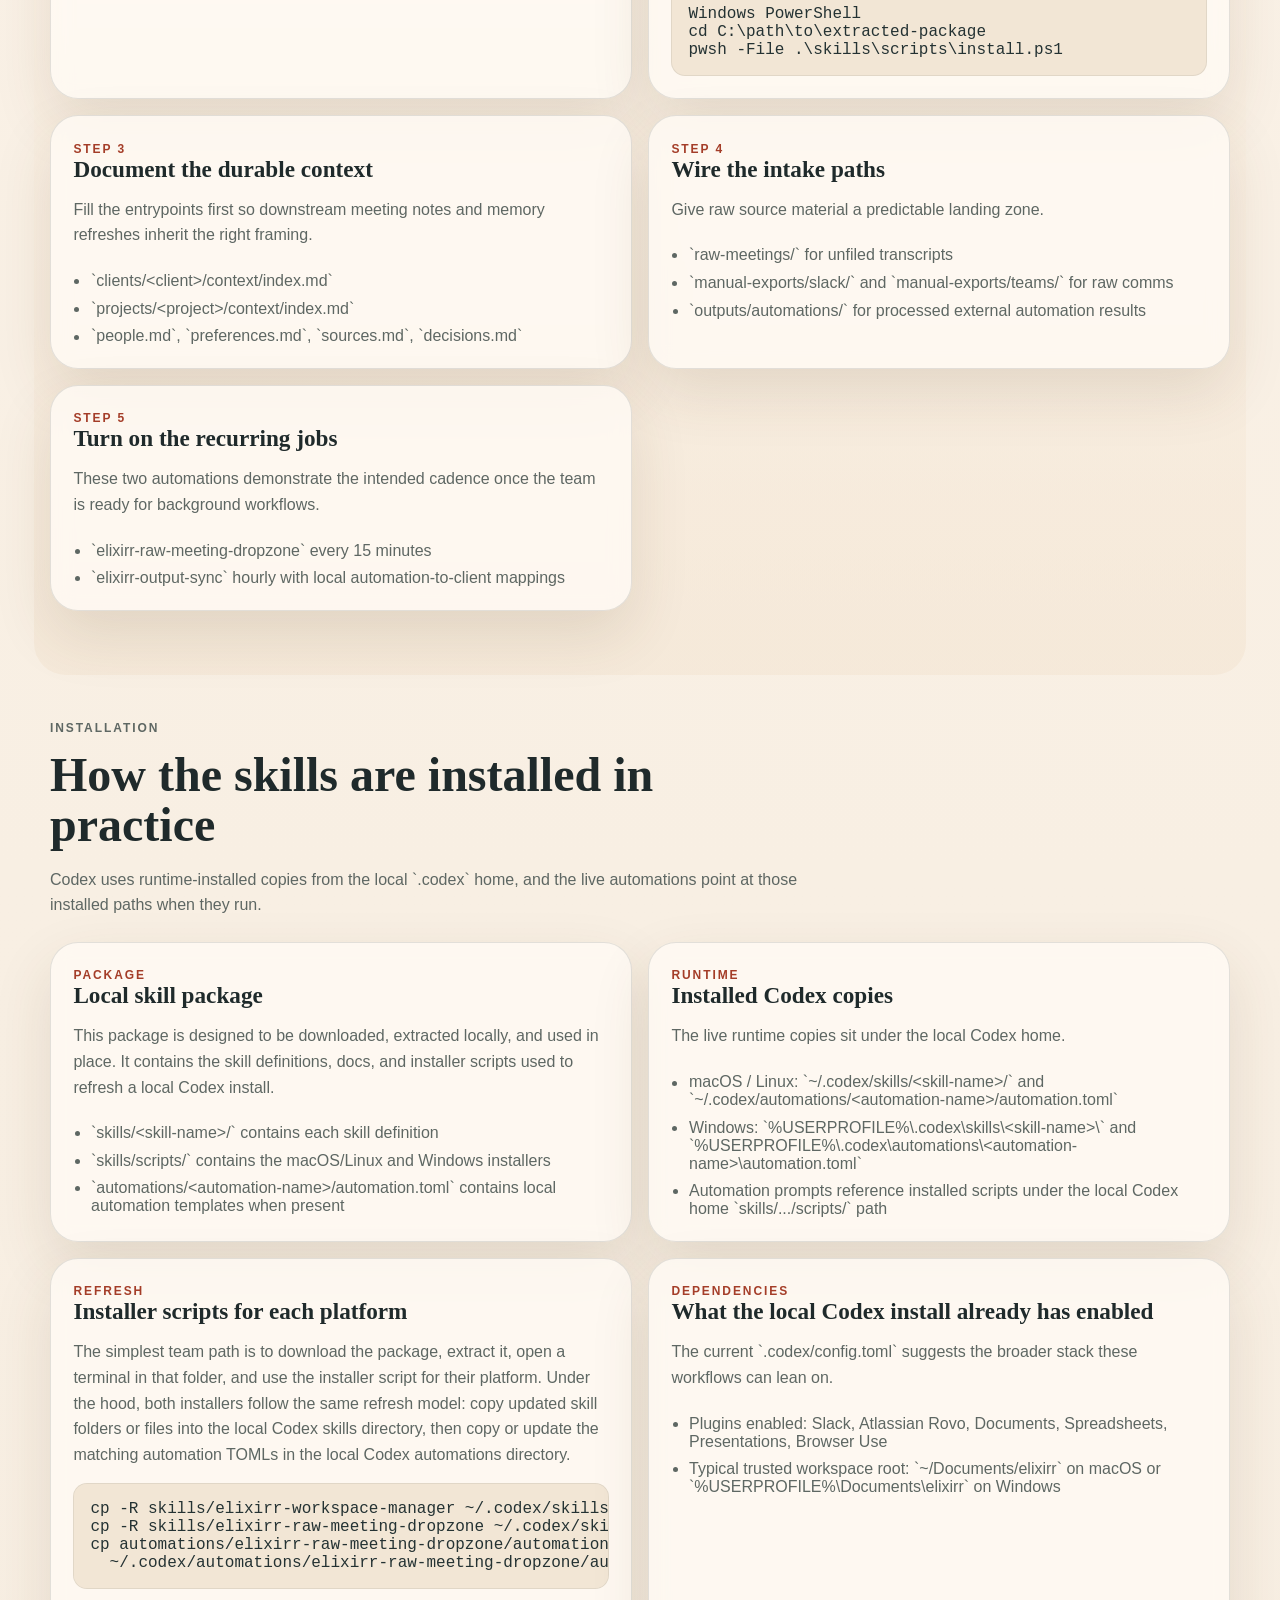
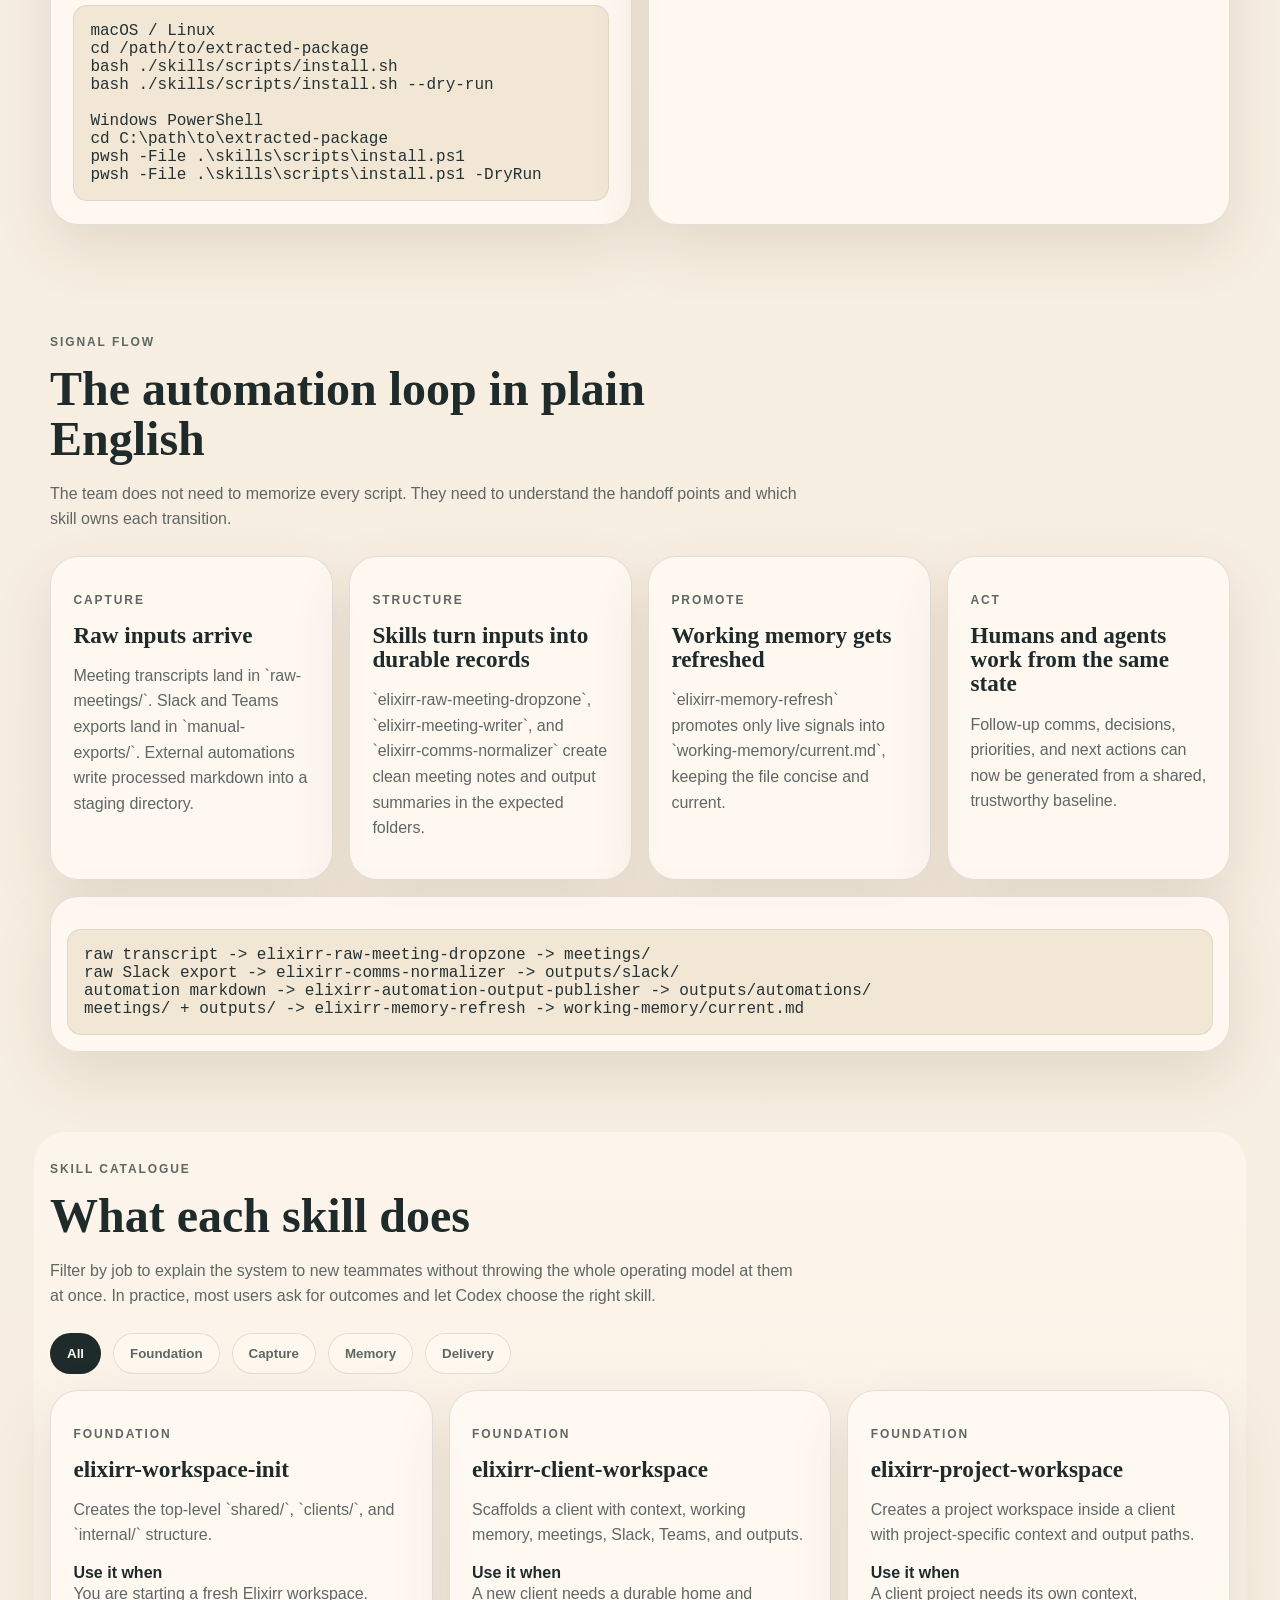
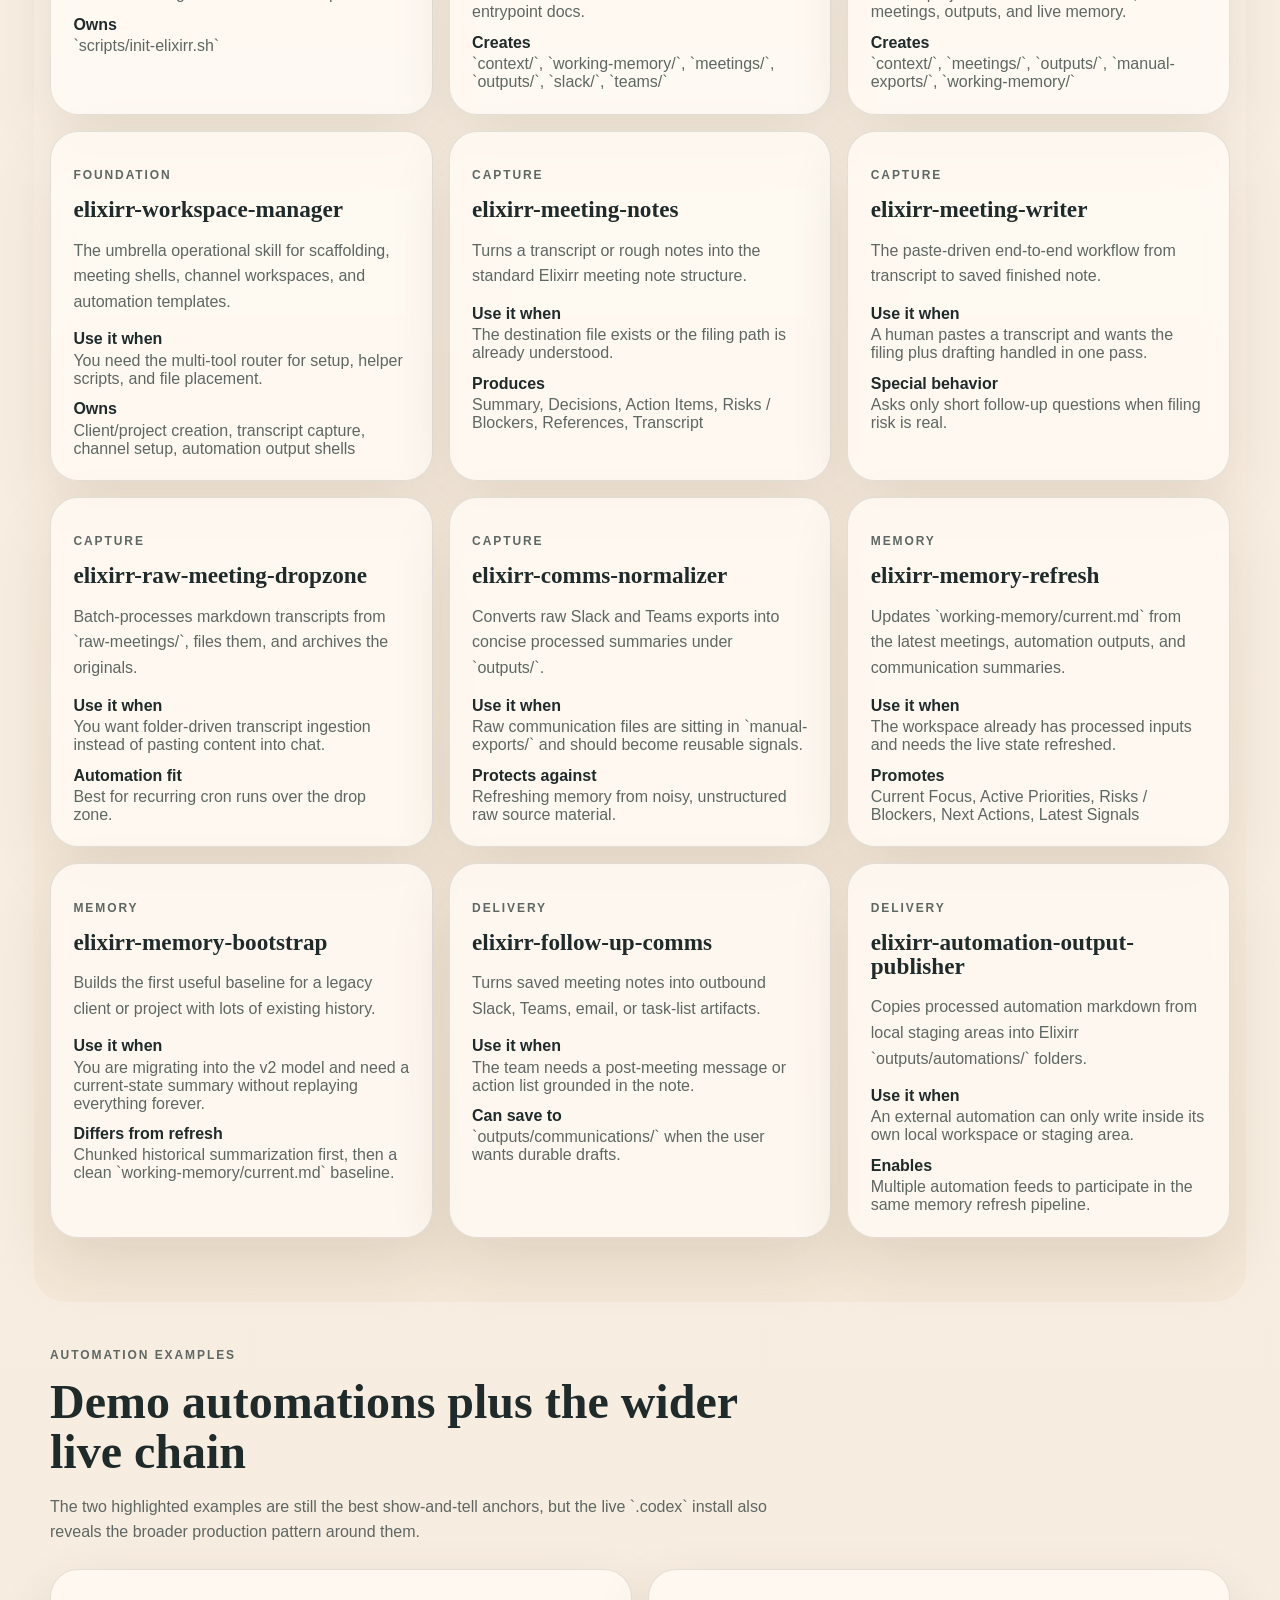
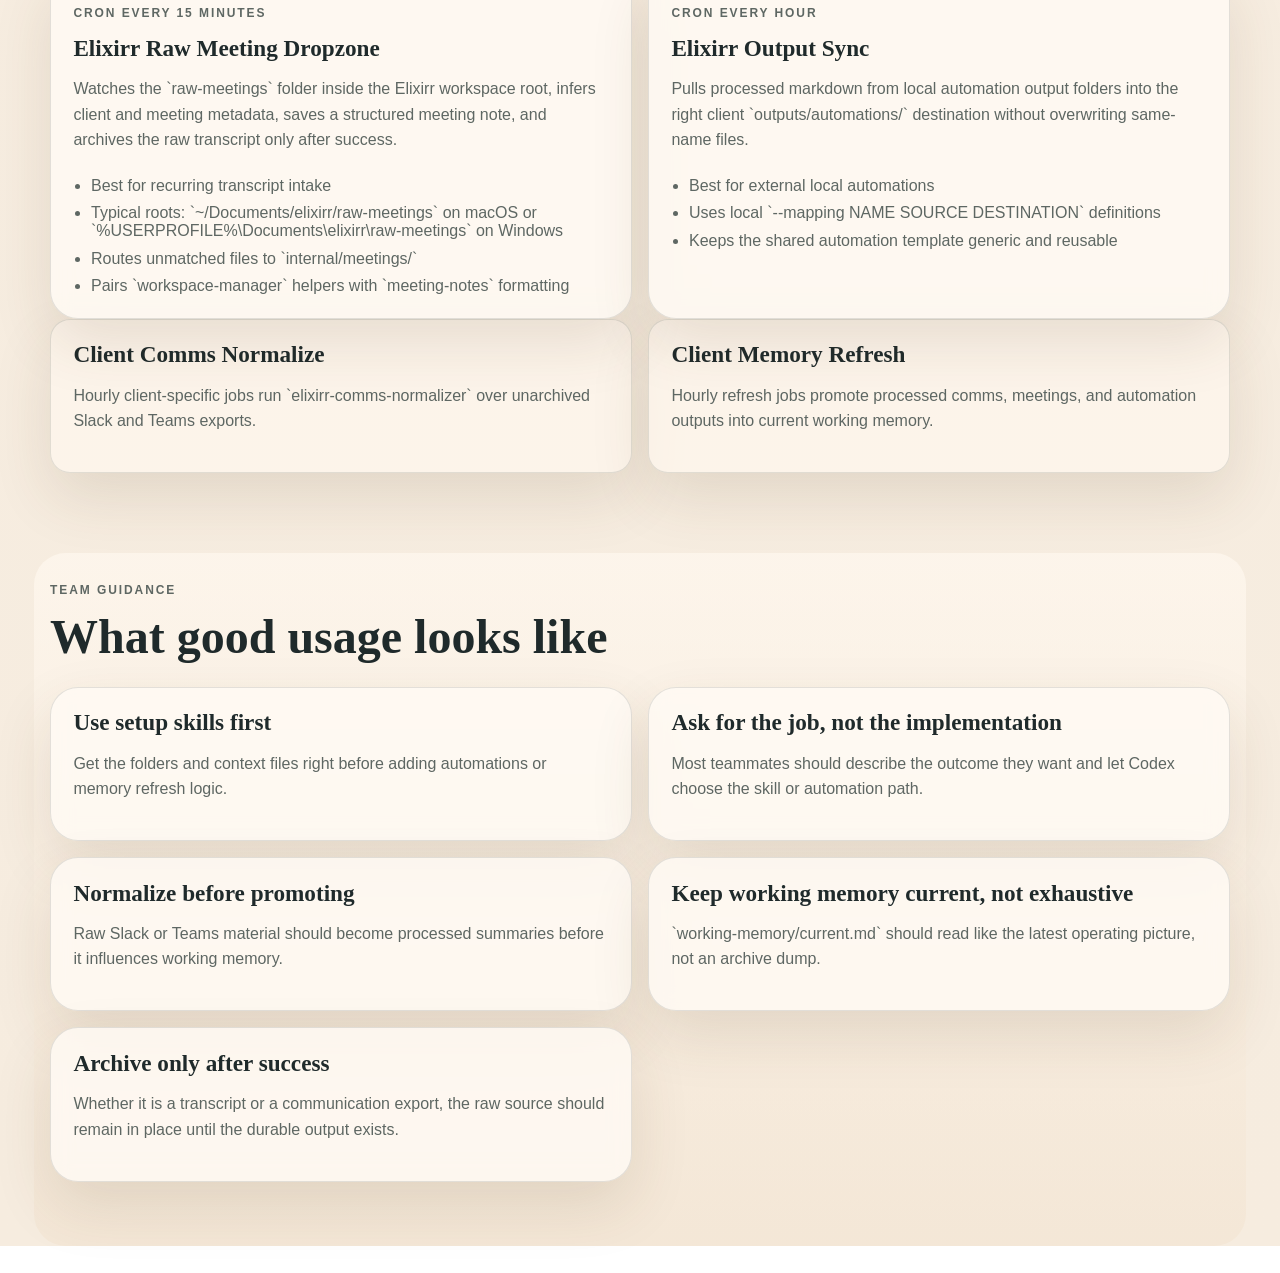
==== commit 25211ba8: "Add zip distribution" ====
--- a/skills/docs/index.html
+++ b/skills/docs/index.html
@@ -181,15 +181,25 @@
           <div class="setup-grid">
             <article class="setup-card">
               <span class="setup-step">Step 1</span>
-              <h3>Create the workspace</h3>
-              <p>Use the foundation scaffold before any client-specific automation work. The workspace root is typically `~/Documents/elixirr` on macOS and `%USERPROFILE%\Documents\elixirr` on Windows.</p>
-              <pre><code>./scripts/init-elixirr.sh
-./scripts/new-client.sh mastercard
-./scripts/new-project.sh mastercard platform-refresh</code></pre>
+              <h3>Download and extract the package</h3>
+              <p>Start by downloading the latest package zip from GitHub Releases and extracting it anywhere locally. This gives the team the skills, docs, automations, and installers in one portable folder.</p>
             </article>
 
             <article class="setup-card">
               <span class="setup-step">Step 2</span>
+              <h3>Run the installer</h3>
+              <p>Use the installer that matches your platform. The Elixirr workspace root is typically `~/Documents/elixirr` on macOS and `%USERPROFILE%\Documents\elixirr` on Windows.</p>
+              <pre><code>macOS / Linux
+cd /path/to/extracted-package
+bash ./skills/scripts/install.sh
+
+Windows PowerShell
+cd C:\path\to\extracted-package
+pwsh -File .\skills\scripts\install.ps1</code></pre>
+            </article>
+
+            <article class="setup-card">
+              <span class="setup-step">Step 3</span>
               <h3>Document the durable context</h3>
               <p>
                 Fill the entrypoints first so downstream meeting notes and memory refreshes
@@ -203,7 +213,7 @@
             </article>
 
             <article class="setup-card">
-              <span class="setup-step">Step 3</span>
+              <span class="setup-step">Step 4</span>
               <h3>Wire the intake paths</h3>
               <p>Give raw source material a predictable landing zone.</p>
               <ul class="compact-list">
@@ -214,7 +224,7 @@
             </article>
 
             <article class="setup-card">
-              <span class="setup-step">Step 4</span>
+              <span class="setup-step">Step 5</span>
               <h3>Turn on the recurring jobs</h3>
               <p>These two automations demonstrate the intended cadence once the team is ready for background workflows.</p>
               <ul class="compact-list">
@@ -239,7 +249,7 @@
             <article class="setup-card">
               <span class="setup-step">Package</span>
               <h3>Local skill package</h3>
-              <p>This skills folder contains the skill definitions, docs, and installer scripts used to refresh a local Codex install.</p>
+              <p>This package is designed to be downloaded, extracted locally, and used in place. It contains the skill definitions, docs, and installer scripts used to refresh a local Codex install.</p>
               <ul class="compact-list">
                 <li>`skills/&lt;skill-name&gt;/` contains each skill definition</li>
                 <li>`skills/scripts/` contains the macOS/Linux and Windows installers</li>
@@ -262,7 +272,7 @@
               <span class="setup-step">Refresh</span>
               <h3>Installer scripts for each platform</h3>
               <p>
-                The simplest team path is to use the local installer script for their platform.
+                The simplest team path is to download the package, extract it, open a terminal in that folder, and use the installer script for their platform.
                 Under the hood, both installers follow the same refresh model: copy updated
                 skill folders or files into the local Codex skills directory, then copy or
                 update the matching automation TOMLs in the local Codex automations directory.
@@ -272,10 +282,12 @@
 cp automations/elixirr-raw-meeting-dropzone/automation.toml \
   ~/.codex/automations/elixirr-raw-meeting-dropzone/automation.toml</code></pre>
               <pre><code>macOS / Linux
+cd /path/to/extracted-package
 bash ./skills/scripts/install.sh
 bash ./skills/scripts/install.sh --dry-run
 
 Windows PowerShell
+cd C:\path\to\extracted-package
 pwsh -File .\skills\scripts\install.ps1
 pwsh -File .\skills\scripts\install.ps1 -DryRun</code></pre>
             </article>
